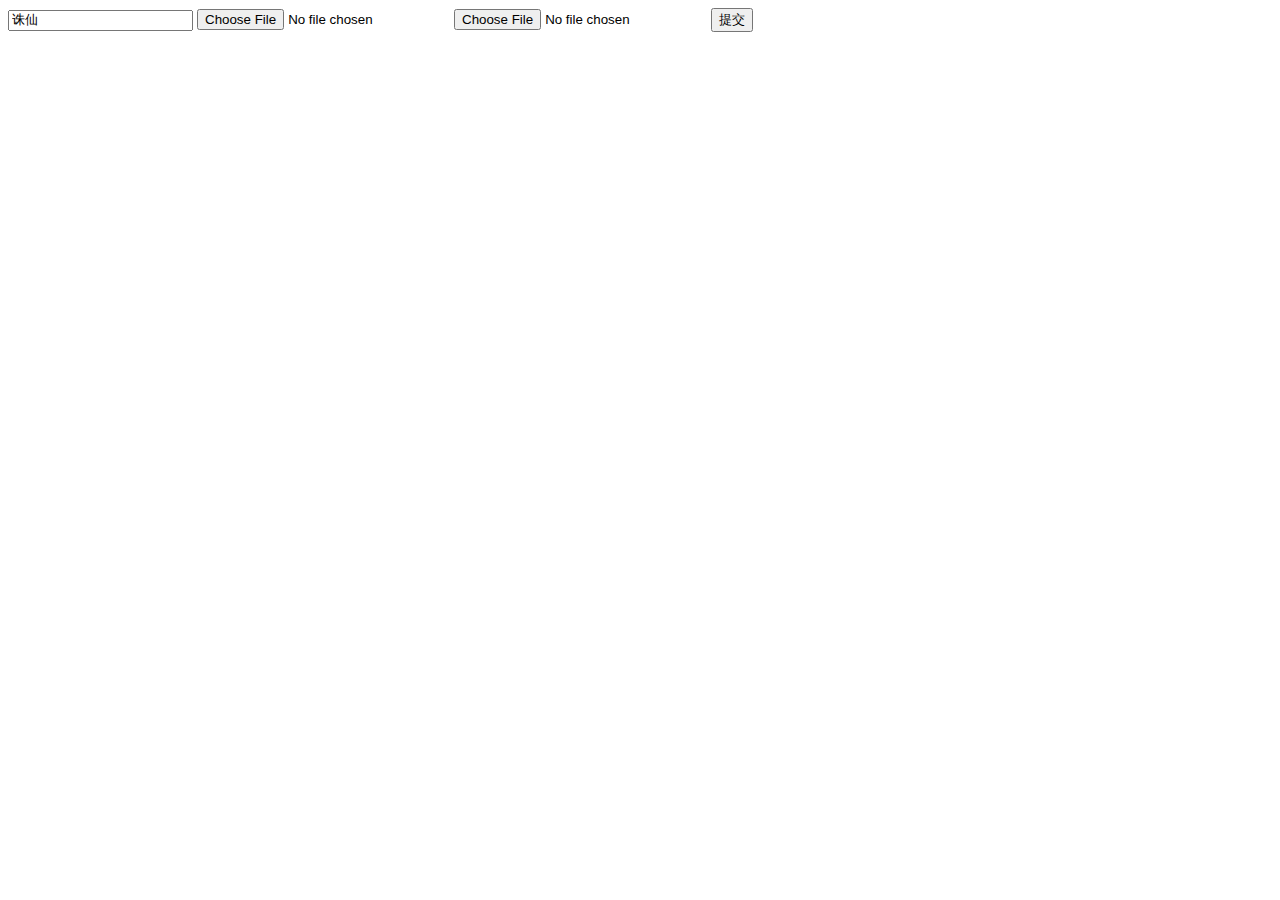
==== readOnline/index.html @ 2bbb78d4 "stream阅读实现" ====
<!DOCTYPE html>
<html lang="en">
<head>
    <meta charset="UTF-8">
    <title>在线阅读</title>
</head>
<body>
<!--<form action="http://localhost:8080/upload" method="post" enctype="multipart/form-data">-->
<form action="http://localhost/add" method="post" enctype="multipart/form-data">
    <input type="text" name="name" value="诛仙">
    <input type="file" name="coverImg">
    <input type="file" name="txtFile">
    <input type="submit" value="提交">
</form>
</body>
</html>
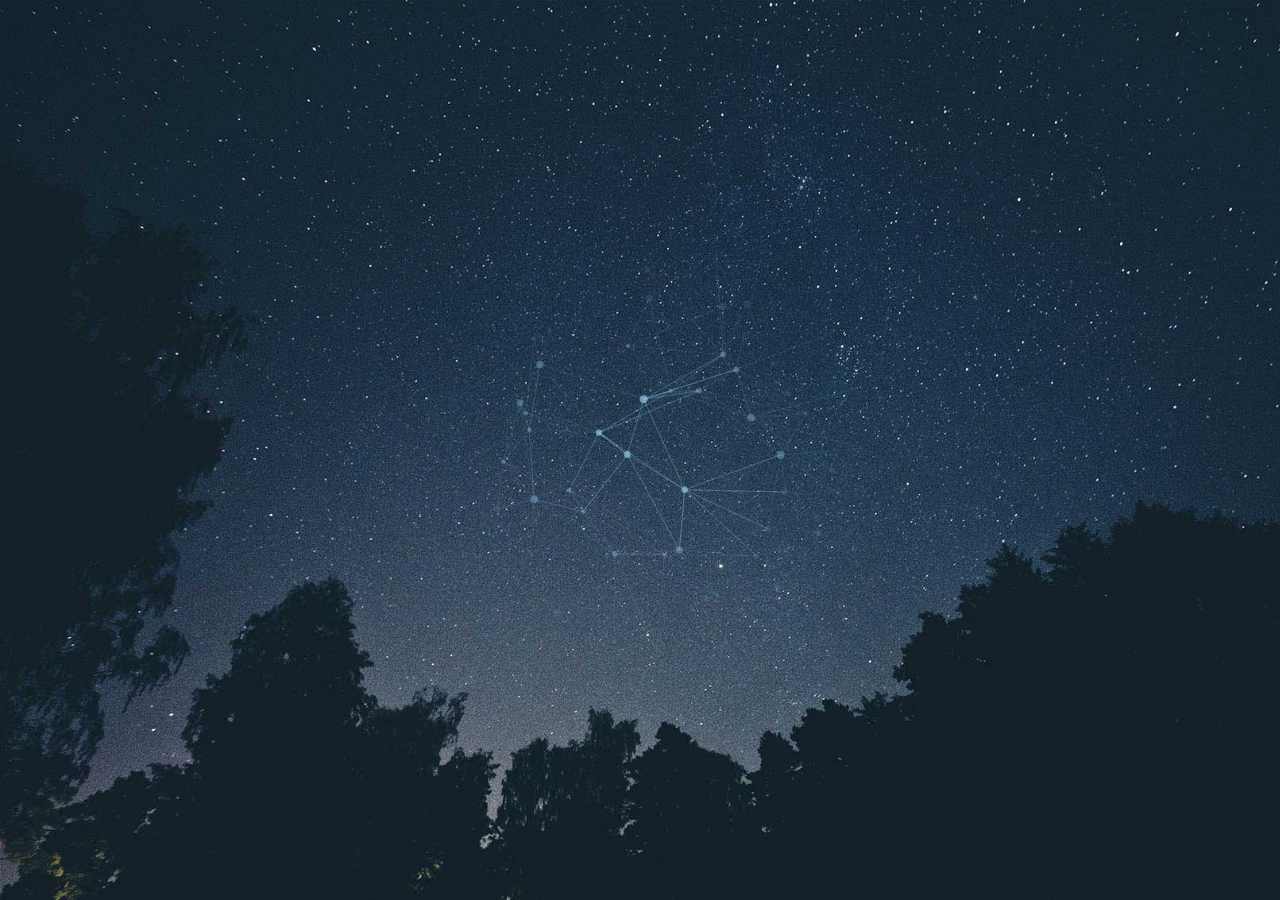
==== commit acd1b850: "首页完成" ====
--- a/readOnline/index.html
+++ b/readOnline/index.html
@@ -3,14 +3,25 @@
 <head>
     <meta charset="UTF-8">
     <title>在线阅读</title>
+    <script src="app/jquery/jquery-3.1.1.min.js"></script>
+    <script src="js/index.js"></script>
+    <!--<script src="js/html5.js"></script>-->
+    <link rel="stylesheet" href="app/bootstrap/css/bootstrap.min.css">
+    <link rel="stylesheet" href="css/index.css">
 </head>
 <body>
-<!--<form action="http://localhost:8080/upload" method="post" enctype="multipart/form-data">-->
-<form action="http://localhost/add" method="post" enctype="multipart/form-data">
-    <input type="text" name="name" value="诛仙">
-    <input type="file" name="coverImg">
-    <input type="file" name="txtFile">
-    <input type="submit" value="提交">
-</form>
+<div >
+    <div id="large-header" class="large-header" style="z-index: -1;position: absolute">
+        <canvas id="demo-canvas"></canvas>
+        <div class="row" id="show_txt_table">
+        </div>
+    </div>
+
+
+</div>
+
+<script src="js/TweenLite.min.js"></script>
+<script src="js/EasePack.min.js"></script>
+<script src="js/demo-1.js"></script>
 </body>
 </html>--- a/readOnline/css/index.css
+++ b/readOnline/css/index.css
@@ -0,0 +1,43 @@
+*{
+    margin: 0;
+    padding: 0;
+}
+
+a{
+    text-decoration:none
+}
+a:hover{
+    text-decoration:none
+}
+#large-header {
+    position: relative;
+    width: 100%;
+    background: #333;
+    overflow: hidden;
+    background-size: cover;
+    z-index: 1;
+    background-image: url('../image/demo-1-bg.jpg');
+}
+
+.txt_box{
+    top: 20px;
+    left: 20px;
+    width: 320px;
+}
+
+.txt_log{
+    width: 90%;
+    margin-top: 10px;
+}
+.txt_box .txt_name{
+    font-size: 25px;
+    width: 100%;
+    padding: 0;
+    color: #000000;
+    text-align: center;
+}
+#show_txt_table{
+    position: absolute;
+    left: 0;
+    top: 0;
+}